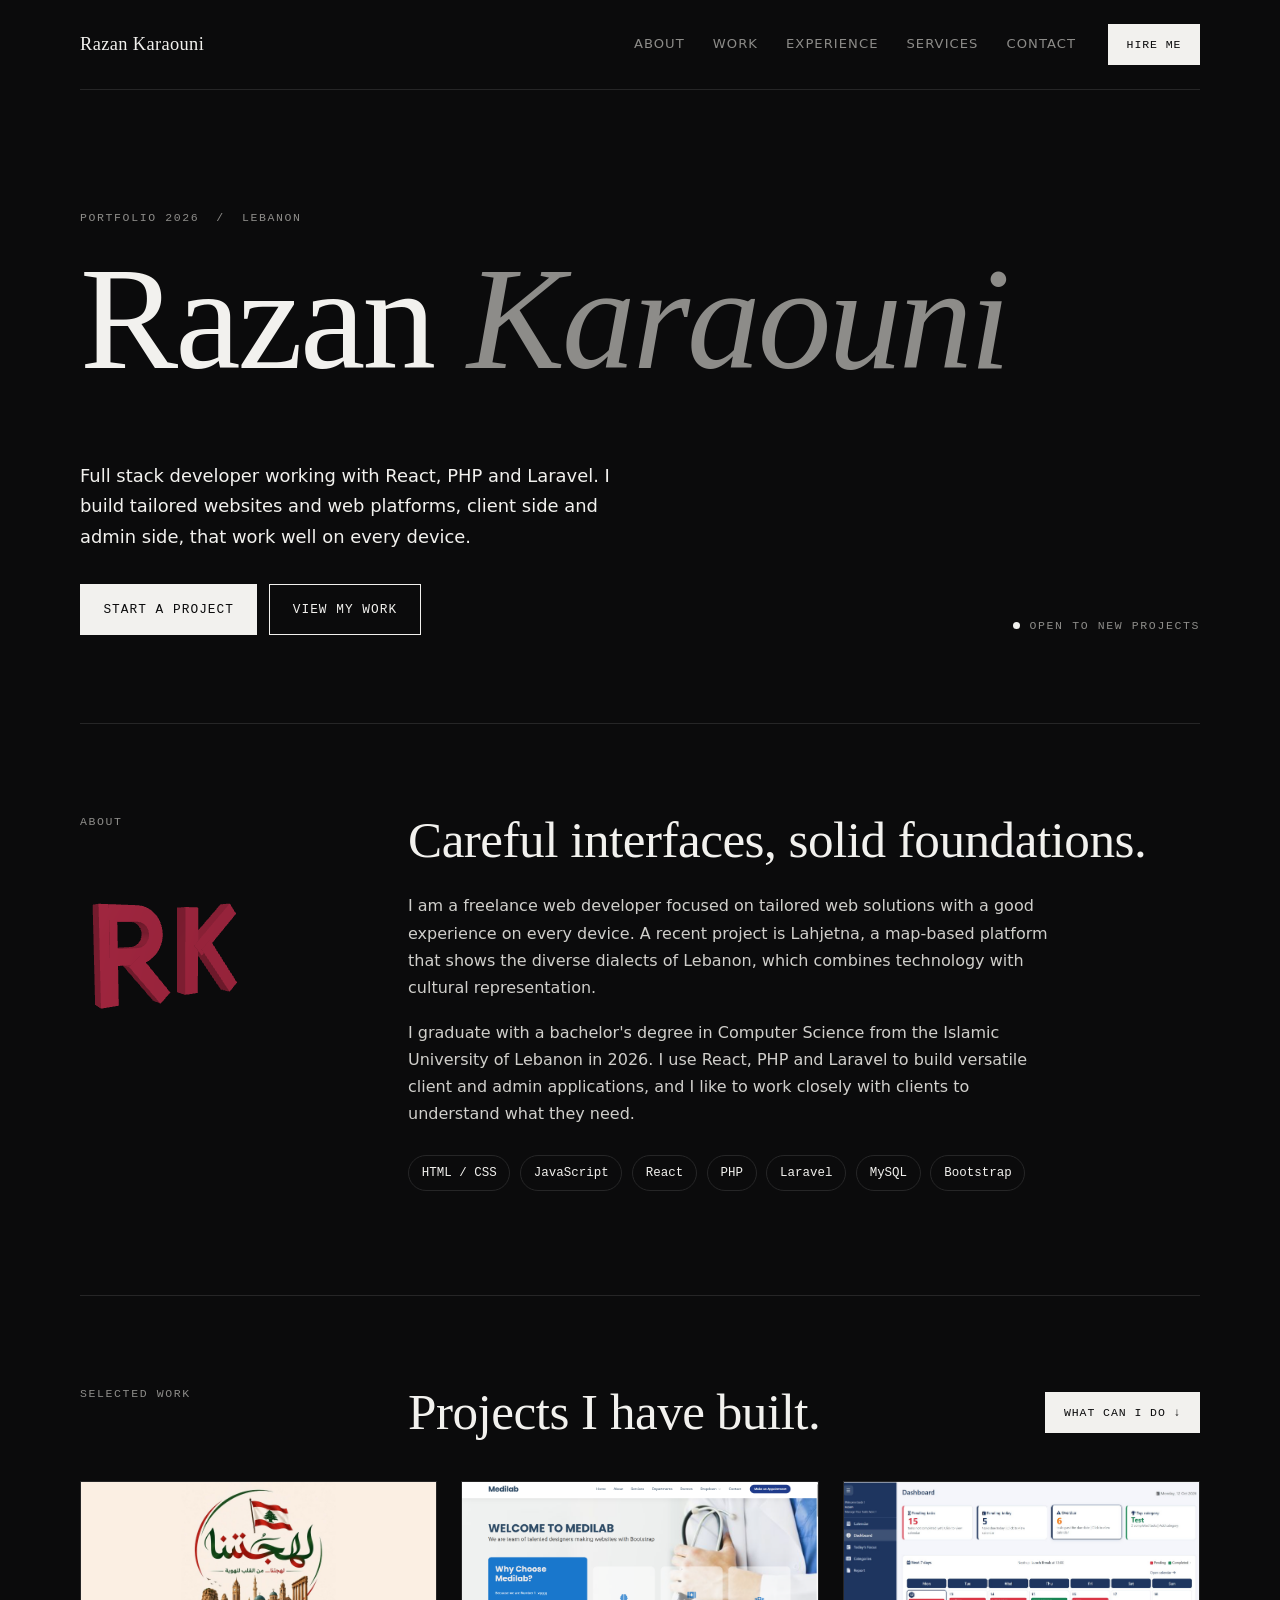
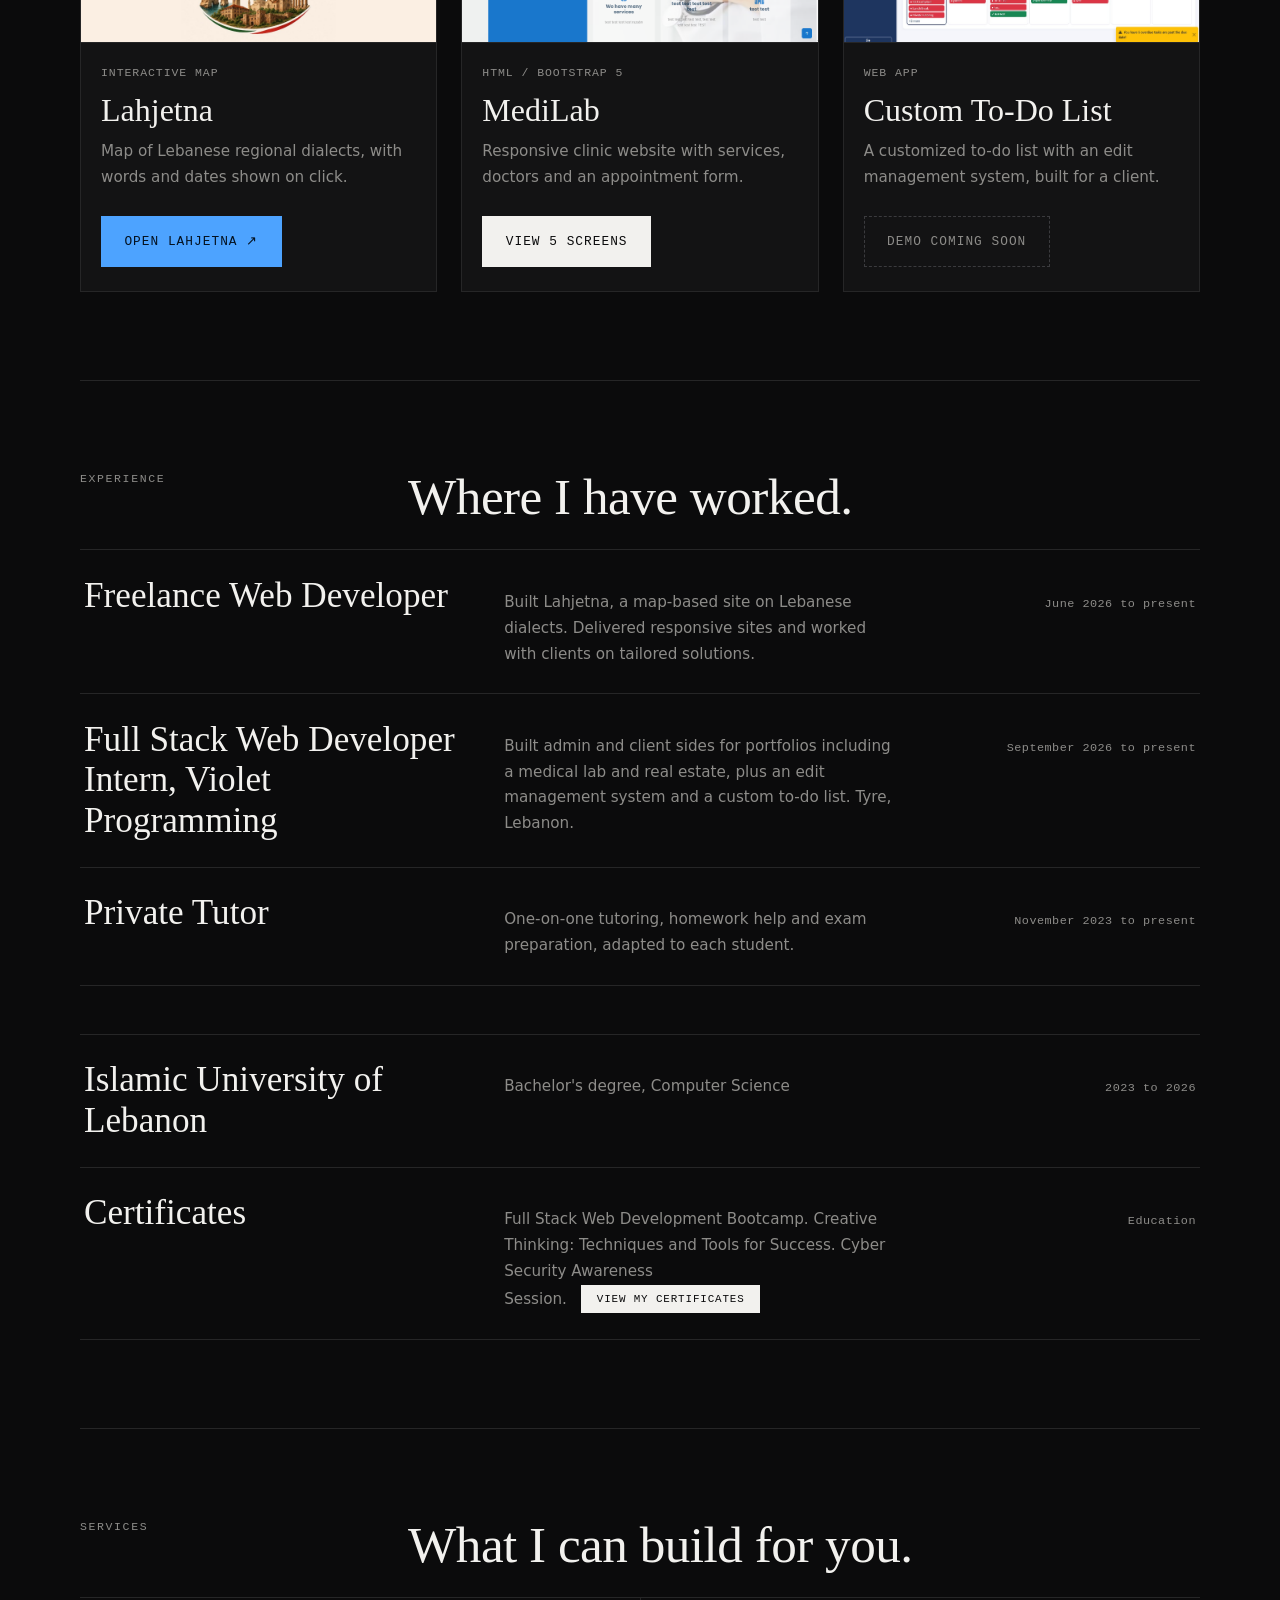
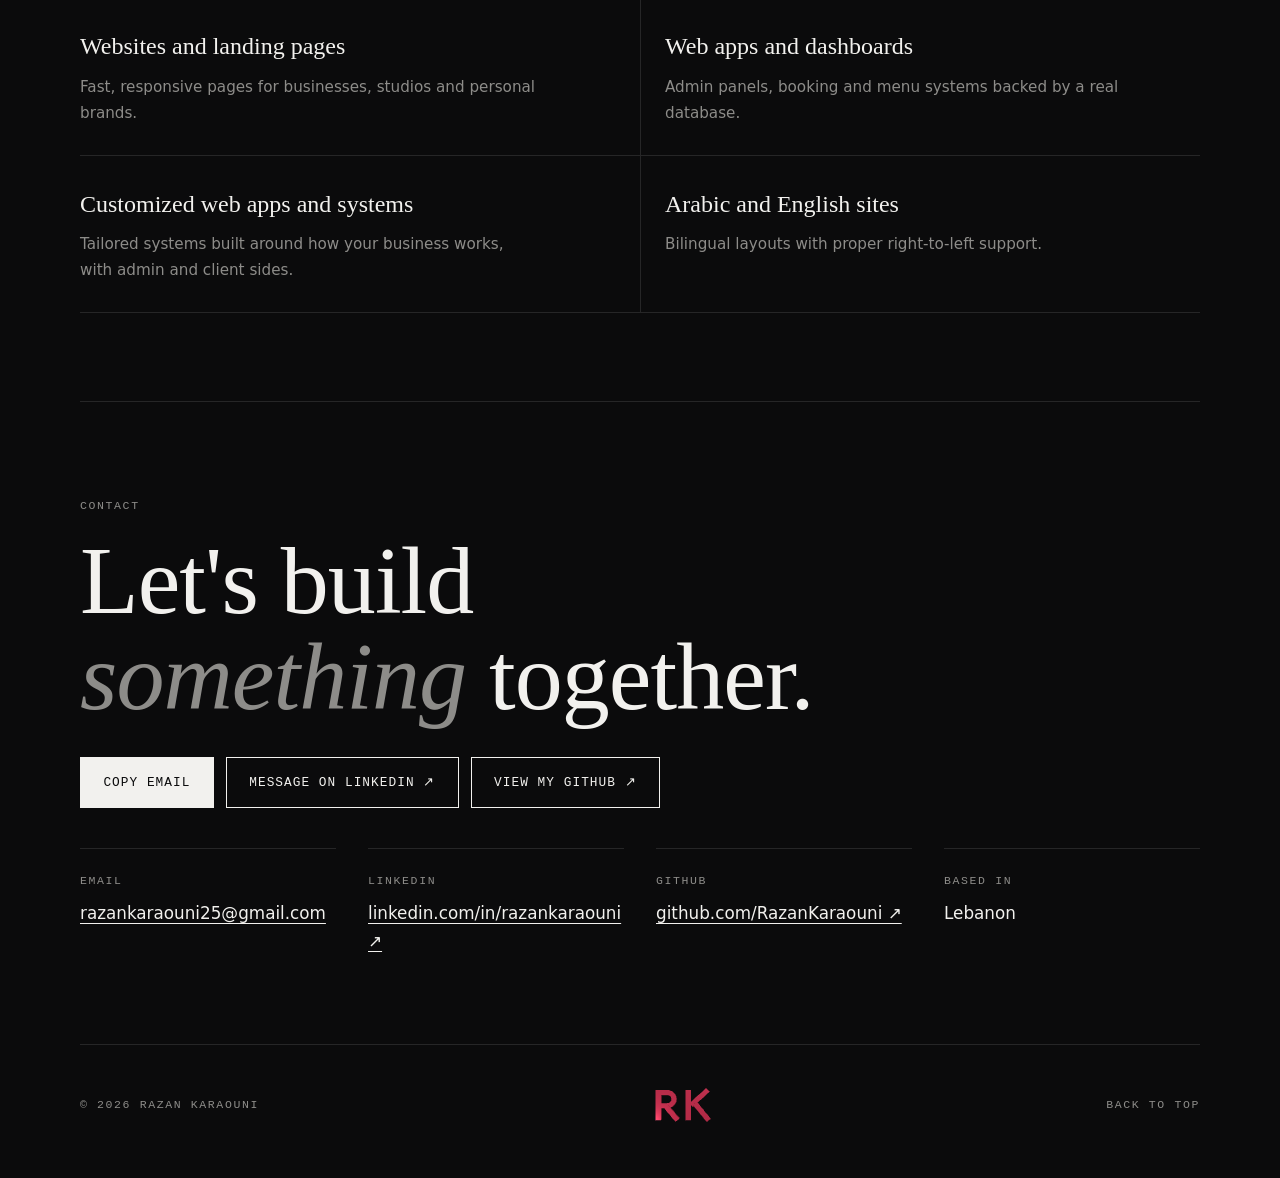
==== index.html @ 7a48b6be "add portfolio filess here" ====
<!doctype html>
<html lang="en">
<head>
<meta charset="utf-8">
<meta name="viewport" content="width=device-width, initial-scale=1, viewport-fit=cover">
<meta http-equiv="Content-Security-Policy" content="default-src 'self'; script-src 'self'; style-src 'self' https://fonts.googleapis.com; font-src https://fonts.gstatic.com; img-src 'self' data:; media-src 'self'; connect-src 'none'; object-src 'none'; base-uri 'self'; form-action 'none'">
<meta name="referrer" content="strict-origin-when-cross-origin">
<meta name="description" content="Razan Karaouni, full stack web developer working with React, PHP and Laravel.">
<title>Razan Karaouni</title>
<link rel="preconnect" href="https://fonts.googleapis.com">
<link rel="preconnect" href="https://fonts.gstatic.com" crossorigin>
<link rel="stylesheet" href="https://fonts.googleapis.com/css2?family=Bodoni+Moda:ital,opsz,wght@0,6..96,400;0,6..96,500;1,6..96,400&family=Inter:wght@300;400;500&family=JetBrains+Mono:wght@400&display=swap">
<link rel="stylesheet" href="css/style.css">
</head>
<body>
<div class="wrap">
  <header class="top">
    <a class="mark" href="#top">Razan Karaouni</a>
    <button class="menu-toggle" type="button" aria-label="Open menu" aria-expanded="false" aria-controls="site-nav"><span></span><span></span><span></span></button>
    <nav id="site-nav" aria-label="Sections">
      <a href="#about">About</a>
      <a href="#work">Work</a>
      <a href="#experience">Experience</a>
      <a href="#services">Services</a>
      <a href="#contact">Contact</a>
    </nav>
    <a class="btn btn-primary btn-sm" href="#contact">Hire me</a>
  </header>

  <main id="top">
    <div class="hero">
      <span class="label">Portfolio 2026 &nbsp;/&nbsp; Lebanon</span>
      <h1>Razan <em>Karaouni</em></h1>
      <div class="hero-foot">
        <div>
          <p>Full stack developer working with React, PHP and Laravel. I build tailored websites and web platforms, client side and admin side, that work well on every device.</p>
          <div class="cta-row">
            <a class="btn btn-primary" href="#contact">Start a project</a>
            <a class="btn" href="#work">View my work</a>
          </div>
        </div>
        <div class="status label"><span aria-hidden="true"></span>Open to new projects</div>
      </div>
    </div>

    <section id="about" class="about">
      <div class="sec-head">
        <div>
          <div class="label">About</div>
          <div class="rk-logo rk-lg about-logo" data-rk role="img" aria-label="RK logo"><span class="rk-fallback">RK</span></div>
        </div>
        <div>
          <h2>Careful interfaces, solid foundations.</h2>
          <p>I am a freelance web developer focused on tailored web solutions with a good experience on every device. A recent project is Lahjetna, a map-based platform that shows the diverse dialects of Lebanon, which combines technology with cultural representation.</p>
          <p>I graduate with a bachelor's degree in Computer Science from the Islamic University of Lebanon in 2026. I use React, PHP and Laravel to build versatile client and admin applications, and I like to work closely with clients to understand what they need.</p>
          <ul class="facts">
            <li>HTML / CSS</li>
            <li>JavaScript</li>
            <li>React</li>
            <li>PHP</li>
            <li>Laravel</li>
            <li>MySQL</li>
            <li>Bootstrap</li>
          </ul>
        </div>
      </div>
    </section>

    <section id="work">
      <div class="sec-head">
        <div class="label">Selected work</div>
        <div class="head-row">
          <h2>Projects I have built.</h2>
          <a class="btn btn-primary btn-sm" href="#services">What can I do &#8595;</a>
        </div>
      </div>
      <div class="cards">
        <article class="card">
          <a class="card-media card-media-cream" href="https://lahjitnaa.onrender.com/" target="_blank" rel="noopener noreferrer" aria-label="Open Lahjetna in a new tab"><img src="img/lahjetna.jpg" alt="Lahjetna logo: Lebanese flag above Arabic calligraphy and landmarks of Lebanon" width="1760" height="800" loading="lazy"></a>
          <div class="card-body">
            <span class="tag">Interactive map</span>
            <h3>Lahjetna</h3>
            <p>Map of Lebanese regional dialects, with words and dates shown on click.</p>
            <div class="actions"><a class="btn btn-blue" href="https://lahjitnaa.onrender.com/" target="_blank" rel="noopener noreferrer">Open Lahjetna ↗</a></div>
          </div>
        </article>
        <article class="card">
          <div class="card-media"><img src="img/medilab-1.png" alt="MediLab clinic website home page" loading="lazy"></div>
          <div class="card-body">
            <span class="tag">HTML / Bootstrap 5</span>
            <h3>MediLab</h3>
            <p>Responsive clinic website with services, doctors and an appointment form.</p>
            <div class="actions">
              <details class="shots">
                <summary class="btn btn-primary">View 5 screens</summary>
                <div class="shots-grid">
                  <figure><img src="img/medilab-1.png" alt="MediLab home page with a hero, a welcome message and three feature cards" loading="lazy"><figcaption>Home</figcaption></figure>
                  <figure><img src="img/medilab-2.png" alt="MediLab About Us section with a video and text" loading="lazy"><figcaption>About</figcaption></figure>
                  <figure><img src="img/medilab-3.png" alt="MediLab statistics for patients, doctors, departments and years of experience" loading="lazy"><figcaption>Statistics</figcaption></figure>
                  <figure><img src="img/medilab-4.png" alt="MediLab services grid listing medical specialties" loading="lazy"><figcaption>Services</figcaption></figure>
                  <figure><img src="img/medilab-5.png" alt="MediLab appointment booking form" loading="lazy"><figcaption>Appointment form</figcaption></figure>
                </div>
              </details>
            </div>
          </div>
        </article>
        <article class="card">
          <div class="card-media"><img src="img/custom-todo.jpg" alt="To-do app dashboard with pending tasks, overdue tasks and a seven day calendar" width="1600" height="709" loading="lazy"></div>
          <div class="card-body">
            <span class="tag">Web app</span>
            <h3>Custom To-Do List</h3>
            <p>A customized to-do list with an edit management system, built for a client.</p>
            <div class="actions"><span class="btn btn-off">Demo coming soon</span></div>
          </div>
        </article>
      </div>
    </section>

    <section id="experience">
      <div class="sec-head">
        <div class="label">Experience</div>
        <h2>Where I have worked.</h2>
      </div>
      <ul class="work-list">
        <li class="row">
          <h3>Freelance Web Developer</h3>
          <p>Built Lahjetna, a map-based site on Lebanese dialects. Delivered responsive sites and worked with clients on tailored solutions.</p>
          <span class="stack">June 2026 to present</span>
        </li>
        <li class="row">
          <h3>Full Stack Web Developer Intern, Violet Programming</h3>
          <p>Built admin and client sides for portfolios including a medical lab and real estate, plus an edit management system and a custom to-do list. Tyre, Lebanon.</p>
          <span class="stack">September 2026 to present</span>
        </li>
        <li class="row">
          <h3>Private Tutor</h3>
          <p>One-on-one tutoring, homework help and exam preparation, adapted to each student.</p>
          <span class="stack">November 2023 to present</span>
        </li>
      </ul>
      <ul class="work-list edu-list">
        <li class="row">
          <h3>Islamic University of Lebanon</h3>
          <p>Bachelor's degree, Computer Science</p>
          <span class="stack">2023 to 2026</span>
        </li>
        <li class="row">
          <h3>Certificates</h3>
          <p>Full Stack Web Development Bootcamp. Creative Thinking: Techniques and Tools for Success. Cyber Security Awareness <span class="nowrap">Session. <button type="button" class="btn btn-primary cert-toggle" aria-expanded="false" aria-controls="cert-grid">View my certificates</button></span></p>
          <span class="stack">Education</span>
          <div class="cert-grid" id="cert-grid">
            <figure class="cert">
              <a class="slot-media" href="img/certificate-1.jpg" target="_blank" rel="noopener noreferrer" aria-label="Open the Full Stack Web Developer Bootcamp certificate in a new tab"><img src="img/certificate-1.jpg" alt="Violet Programming certificate of achievement for the Full Stack Web Developer Bootcamp" loading="lazy"></a>
              <figcaption>Full Stack Web Developer Bootcamp</figcaption>
            </figure>
            <figure class="cert">
              <a class="slot-media" href="img/certificate-2.jpg" target="_blank" rel="noopener noreferrer" aria-label="Open the Creative Thinking, Imperial College London certificate in a new tab"><img src="img/certificate-2.jpg" alt="Imperial College London course certificate on Coursera: Creative Thinking, Techniques and Tools for Success" loading="lazy"></a>
              <figcaption>Creative Thinking, Imperial College London</figcaption>
            </figure>
            <figure class="cert">
              <a class="slot-media" href="img/certificate-3.jpg" target="_blank" rel="noopener noreferrer" aria-label="Open the Cybersecurity Awareness Session certificate in a new tab"><img src="img/certificate-3.jpg" alt="Certificate of attendance for the Cybersecurity Awareness Session by Google Developer Group and Women Techmakers" loading="lazy"></a>
              <figcaption>Cybersecurity Awareness Session</figcaption>
            </figure>
            </div>
        </li>
      </ul>
    </section>

    <section id="services">
      <div class="sec-head">
        <div class="label">Services</div>
        <h2>What I can build for you.</h2>
      </div>
      <div class="services">
        <div class="svc">
          <h3>Websites and landing pages</h3>
          <p>Fast, responsive pages for businesses, studios and personal brands.</p>
        </div>
        <div class="svc">
          <h3>Web apps and dashboards</h3>
          <p>Admin panels, booking and menu systems backed by a real database.</p>
        </div>
        <div class="svc">
          <h3>Customized web apps and systems</h3>
          <p>Tailored systems built around how your business works, with admin and client sides.</p>
        </div>
        <div class="svc">
          <h3>Arabic and English sites</h3>
          <p>Bilingual layouts with proper right-to-left support.</p>
        </div>
      </div>
    </section>

    <section id="contact" class="contact">
      <span class="label">Contact</span>
      <h2>Let's build <em>something</em> together.</h2>
      <div class="cta-row">
        <button class="btn btn-primary" id="copy-email" type="button">Copy email</button>
        <a class="btn" href="https://www.linkedin.com/in/razankaraouni" target="_blank" rel="noopener noreferrer">Message on LinkedIn ↗</a>
        <a class="btn" href="https://github.com/RazanKaraouni" target="_blank" rel="noopener noreferrer">View my GitHub ↗</a>
      </div>
      <div class="contact-grid">
        <div class="item">
          <span class="label">Email</span>
          <span class="value"><a class="text-link" href="mailto:razankaraouni25@gmail.com">razankaraouni25@gmail.com</a></span>
        </div>
        <div class="item">
          <span class="label">LinkedIn</span>
          <span class="value"><a class="text-link" href="https://www.linkedin.com/in/razankaraouni" target="_blank" rel="noopener noreferrer">linkedin.com/in/razankaraouni &#8599;</a></span>
        </div>
        <div class="item">
          <span class="label">GitHub</span>
          <span class="value"><a class="text-link" href="https://github.com/RazanKaraouni" target="_blank" rel="noopener noreferrer">github.com/RazanKaraouni &#8599;</a></span>
        </div>
        <div class="item">
          <span class="label">Based in</span>
          <span class="value">Lebanon</span>
        </div>
      </div>
    </section>
  </main>

  <footer class="label">
    <span>&copy; 2026 Razan Karaouni</span>
    <div class="rk-logo rk-sm" data-rk role="img" aria-label="RK logo"><span class="rk-fallback">RK</span></div>
    <a href="#top">Back to top</a>
  </footer>
</div>
<script src="js/vendor/three.min.js"></script>
<script src="js/main.js"></script>
<script src="js/logo.js"></script>
</body>
</html>
---- css/style.css ----
/* RAZAN KARAOUNI PORTFOLIO: styles. Colours and fonts are the tokens at the top of :root. */
html, body { margin: 0; }
img { max-width: 100%; }
[hidden] { display: none !important; }

/* Layout: single dark column, oversized serif name, project index as ruled rows, quiet monochrome */
:root {
  --bg: #0b0b0c;
  --fg: #f2f1ee;
  --muted: #8d8c89;
  --line: #262627;
  --panel: #131314;
  --link: #4da3ff;
  --display: "Bodoni Moda", "Didot", "Times New Roman", serif;
  --body: "Inter", system-ui, -apple-system, "Segoe UI", sans-serif;
  --mono: "JetBrains Mono", ui-monospace, Menlo, monospace;
  color-scheme: dark;
}
* { box-sizing: border-box; }
html { scroll-behavior: smooth; }
body {
  background: var(--bg);
  color: var(--fg);
  font-family: var(--body);
  font-weight: 300;
  font-size: 1rem;
  line-height: 1.7;
  padding-block: 0;
  padding-left: max(16px, env(safe-area-inset-left, 0px));
  padding-right: max(16px, env(safe-area-inset-right, 0px));
  -webkit-font-smoothing: antialiased;
}
a { color: inherit; text-decoration: none; }
a:focus-visible, button:focus-visible { outline: 2px solid var(--fg); outline-offset: 4px; }
.wrap { max-width: 1120px; margin: 0 auto; }

.label {
  font-family: var(--mono);
  font-size: 0.72rem;
  letter-spacing: 0.14em;
  text-transform: uppercase;
  color: var(--muted);
}

/* Header */
header.top {
  display: flex; flex-wrap: wrap; gap: 1rem 2rem;
  justify-content: space-between; align-items: center;
  padding-block: 1.5rem;
  border-bottom: 1px solid var(--line);
}
.mark { font-family: var(--display); font-size: 1.15rem; letter-spacing: 0.02em; }
nav { margin-left: auto; display: flex; flex-wrap: wrap; gap: 0.5rem 1.75rem; }
nav a { font-size: 0.82rem; letter-spacing: 0.08em; text-transform: uppercase; color: var(--muted); transition: color .2s; }
nav a:hover { color: var(--fg); }

/* Hero */
.hero { padding-block: clamp(3.5rem, 9vw, 7rem) clamp(3rem, 7vw, 5.5rem); border-bottom: 1px solid var(--line); }
.hero h1 {
  font-family: var(--display);
  font-weight: 400;
  font-size: clamp(3.1rem, 11.5vw, 9.5rem);
  line-height: 0.95;
  letter-spacing: -0.02em;
  margin: 1.25rem 0 0;
  text-wrap: balance;
}
.hero h1 em { font-style: italic; color: var(--muted); }
.hero-foot {
  display: grid; grid-template-columns: minmax(0, 1.2fr) minmax(0, 1fr);
  gap: 2rem 4rem; margin-top: clamp(2.5rem, 6vw, 4.5rem); align-items: end;
}
.hero-foot p { margin: 0; font-size: 1.12rem; max-width: 34em; }
.status { justify-self: end; text-align: right; }
.status span { display: inline-block; width: 7px; height: 7px; border-radius: 50%; background: var(--fg); margin-right: 0.6rem; vertical-align: middle; }

/* Sections */
section { padding-block: clamp(3rem, 7vw, 5.5rem); border-bottom: 1px solid var(--line); }
.sec-head { display: grid; grid-template-columns: minmax(0, 1fr) minmax(0, 3fr); gap: 1.5rem 4rem; }
h2 { font-family: var(--display); font-weight: 400; font-size: clamp(1.9rem, 4.5vw, 3.2rem); line-height: 1.1; margin: 0 0 1.5rem; letter-spacing: -0.01em; text-wrap: balance; }
.about p { margin: 0 0 1.1rem; max-width: 40em; color: #d0cfcb; }
.facts { display: flex; flex-wrap: wrap; gap: 0.6rem; margin-top: 1.75rem; padding: 0; list-style: none; }
.facts li { font-family: var(--mono); font-size: 0.78rem; padding: 0.4rem 0.8rem; border: 1px solid var(--line); border-radius: 999px; color: var(--fg); }

/* Work index */
.work-list { list-style: none; margin: 0; padding: 0; border-top: 1px solid var(--line); }
.work-list li { border-bottom: 1px solid var(--line); }
.row {
  display: grid; grid-template-columns: minmax(0, 2fr) minmax(0, 2fr) minmax(0, 1.4fr);
  gap: 0.5rem 2rem; align-items: baseline;
  padding: 1.6rem 0.25rem;
  transition: padding-left .3s ease, background .3s ease;
}
.row:hover { padding-left: 1rem; background: var(--panel); }
.row h3 { font-family: var(--display); font-weight: 400; font-size: clamp(1.5rem, 3vw, 2.2rem); margin: 0; line-height: 1.15; }
.row p { margin: 0; color: var(--muted); font-size: 0.95rem; }
.row .stack { font-family: var(--mono); font-size: 0.74rem; color: var(--muted); text-align: right; letter-spacing: 0.04em; }

.demo { display: inline-block; margin-top: 0.5rem; color: var(--fg); font-family: var(--mono); font-size: 0.74rem; letter-spacing: 0.08em; text-transform: uppercase; border-bottom: 1px solid var(--fg); padding-bottom: 2px; }
.demo:hover { color: var(--muted); border-color: var(--muted); }

.shots { grid-column: 1 / -1; margin-top: 0.75rem; }
.shots summary { display: inline-block; cursor: pointer; list-style: none; color: var(--fg); font-family: var(--mono); font-size: 0.74rem; letter-spacing: 0.08em; text-transform: uppercase; border-bottom: 1px solid var(--fg); padding-bottom: 2px; }
.shots summary::-webkit-details-marker { display: none; }
.shots summary:hover { color: var(--muted); border-color: var(--muted); }
.shots-grid { display: grid; grid-template-columns: repeat(2, minmax(0, 1fr)); gap: 1.25rem; margin-top: 1.5rem; }
.shots-grid figure { margin: 0; }
.shots-grid img { display: block; width: 100%; height: auto; border: 1px solid var(--line); }
.shots-grid figcaption { margin-top: 0.5rem; font-family: var(--mono); font-size: 0.72rem; letter-spacing: 0.08em; text-transform: uppercase; color: var(--muted); }
@media (max-width: 760px) { .shots-grid { grid-template-columns: minmax(0, 1fr); } }

/* Project cards and buttons */
.cards { display: grid; grid-template-columns: repeat(3, minmax(0, 1fr)); gap: 1.5rem; margin-top: 1rem; }
.card { display: flex; flex-direction: column; border: 1px solid var(--line); background: var(--panel); min-width: 0; }
.card-media { display: block; aspect-ratio: 11 / 5; background: #1b1b1d; overflow: hidden; border-bottom: 1px solid var(--line); }
.card-media img, .card-media video { display: block; width: 100%; height: 100%; object-fit: cover; object-position: center; }
.card-ph { display: flex; align-items: center; justify-content: center; height: 100%; padding: 1rem; text-align: center; font-family: var(--display); font-size: clamp(1.8rem, 4vw, 2.8rem); color: #5c5c61; }
.card-body { display: flex; flex-direction: column; gap: 0.6rem; padding: 1.25rem 1.25rem 1.5rem; flex: 1; }
.card .tag { font-family: var(--mono); font-size: 0.72rem; letter-spacing: 0.08em; text-transform: uppercase; color: var(--muted); }
.card h3 { font-family: var(--display); font-weight: 400; font-size: clamp(1.5rem, 3vw, 2rem); margin: 0; line-height: 1.15; }
.card p { margin: 0; color: var(--muted); font-size: 0.95rem; }
.card .actions { margin-top: auto; padding-top: 1rem; }
.btn, .card .btn { display: inline-flex; align-items: center; justify-content: center; gap: 0.5rem; padding: 0.85rem 1.4rem; font-family: var(--mono); font-size: 0.8rem; letter-spacing: 0.08em; text-transform: uppercase; color: var(--fg); background: transparent; border: 1px solid var(--fg); cursor: pointer; list-style: none; transition: background .2s, color .2s, border-color .2s; }
.btn:hover, .card .btn:hover { background: var(--fg); color: var(--bg); border-color: var(--fg); }
.btn-primary, .card .btn-primary { background: var(--fg); color: var(--bg); }
.btn-primary:hover, .card .btn-primary:hover { background: transparent; color: var(--fg); }
.btn-blue, .card .btn-blue { background: var(--link); border-color: var(--link); color: #04111f; font-weight: 400; }
.btn-blue:hover, .card .btn-blue:hover { background: transparent; color: var(--link); border-color: var(--link); }
.btn-sm { padding: 0.6rem 1.1rem; font-size: 0.72rem; }
.btn-off, .card .btn-off { border-style: dashed; border-color: #3b3b3e; color: var(--muted); cursor: default; }
.btn-off:hover, .card .btn-off:hover { background: transparent; color: var(--muted); border-color: #3b3b3e; }
.card summary::-webkit-details-marker { display: none; }
.card details.shots { margin-top: 0; }
.card .shots-grid { grid-template-columns: minmax(0, 1fr); margin-top: 1rem; }
.cta-row { display: flex; flex-wrap: wrap; gap: 0.75rem; margin-top: 2rem; }
@media (max-width: 900px) { .cards { grid-template-columns: minmax(0, 1fr); } }

/* Certificate and demo slots */
.cert-grid { grid-column: 1 / -1; display: grid; grid-template-columns: repeat(3, minmax(0, 1fr)); gap: 1rem; margin-top: 1rem; }
.demo-slot { grid-column: 1 / -1; max-width: 640px; margin: 1rem 0 0; }
.cert { margin: 0; min-width: 0; }
.slot-media { display: flex; align-items: center; justify-content: center; padding: 1rem; text-align: center; background: #1b1b1d; border: 1px solid var(--line); font-family: var(--display); font-size: 1.1rem; line-height: 1.3; color: var(--muted); overflow: hidden; }
.cert .slot-media { aspect-ratio: 4 / 3; }
.demo-slot .slot-media { aspect-ratio: 16 / 9; }
.slot-media img, .slot-media video { display: block; width: 100%; height: 100%; object-fit: cover; }
.cert figcaption, .demo-slot figcaption { margin-top: 0.5rem; font-family: var(--mono); font-size: 0.72rem; letter-spacing: 0.08em; text-transform: uppercase; color: var(--muted); }
@media (max-width: 760px) { .cert-grid { grid-template-columns: minmax(0, 1fr); } }

.certs { grid-column: 1 / -1; margin-top: 0.75rem; }
.certs summary { display: flex; width: fit-content; margin-inline: auto; padding: 0.7rem 1.25rem; font-size: 0.76rem; }
.certs summary::-webkit-details-marker { display: none; }

/* RK logo (three.js) */
.hero-side { justify-self: end; display: flex; flex-direction: column; align-items: flex-end; gap: 1.25rem; }
.rk-logo { position: relative; flex: none; }
.rk-lg { width: clamp(120px, 16vw, 190px); aspect-ratio: 1; }
.rk-sm { width: 64px; aspect-ratio: 1; }
.about-logo { margin-top: 1.5rem; }
@media (max-width: 760px) { .hero-side { justify-self: start; align-items: flex-start; } }
.rk-logo canvas { display: block; width: 100%; height: 100%; }
.rk-fallback { display: flex; align-items: center; justify-content: center; width: 100%; height: 100%; font-family: var(--display); font-size: 2rem; letter-spacing: 0; text-transform: none; color: #8b2036; }
footer { align-items: center; }

/* Mobile menu */
.menu-toggle { display: none; width: 44px; height: 44px; padding: 0; background: transparent; border: 1px solid var(--line); color: var(--fg); cursor: pointer; align-items: center; justify-content: center; flex-direction: column; gap: 5px; }
.menu-toggle span { display: block; width: 20px; height: 1.5px; background: currentColor; transition: transform .25s ease, opacity .2s ease; }
.top.open .menu-toggle span:nth-child(1) { transform: translateY(6.5px) rotate(45deg); }
.top.open .menu-toggle span:nth-child(2) { opacity: 0; }
.top.open .menu-toggle span:nth-child(3) { transform: translateY(-6.5px) rotate(-45deg); }
@media (max-width: 760px) {
  .top .mark { order: 1; }
  .top > .btn { order: 2; margin-left: auto; }
  .menu-toggle { display: flex; order: 3; }
  .top nav { order: 4; flex-basis: 100%; flex-direction: column; gap: 0; margin-left: 0; }
  .top nav a { padding: 0.9rem 0; border-top: 1px solid var(--line); font-size: 0.9rem; }
  .js .top:not(.open) nav { display: none; }
}
@media (prefers-reduced-motion: reduce) { .menu-toggle span { transition: none; } }

/* Services */
.services { display: grid; grid-template-columns: repeat(2, minmax(0, 1fr)); gap: 0; border-top: 1px solid var(--line); }
.svc { padding: 1.75rem 1.5rem 1.75rem 0; border-bottom: 1px solid var(--line); }
.svc:nth-child(even) { padding-left: 1.5rem; border-left: 1px solid var(--line); }
.svc h3 { font-family: var(--display); font-weight: 400; font-size: 1.5rem; margin: 0 0 0.5rem; }
.svc p { margin: 0; color: var(--muted); font-size: 0.95rem; max-width: 30em; }

/* Contact */
.contact h2 { font-size: clamp(2.4rem, 8vw, 6rem); line-height: 1; margin-bottom: 2rem; }
.contact h2 em { font-style: italic; color: var(--muted); }
.contact-grid { display: grid; grid-template-columns: repeat(auto-fit, minmax(220px, 1fr)); gap: 1.5rem 2rem; margin-top: 2.5rem; }
.contact-grid .item { padding-top: 1rem; border-top: 1px solid var(--line); }
.contact-grid .value { display: block; margin-top: 0.4rem; font-size: 1.05rem; overflow-wrap: anywhere; user-select: all; }
.ph { color: var(--muted); }

footer { display: flex; flex-wrap: wrap; justify-content: space-between; gap: 0.5rem 2rem; padding-block: 1.75rem 2.5rem; }

@media (max-width: 760px) {
  .hero-foot, .sec-head { grid-template-columns: minmax(0, 1fr); }
  .status { justify-self: start; text-align: left; }
  .row { grid-template-columns: minmax(0, 1fr); gap: 0.35rem; }
  .row .stack { text-align: left; }
  .services { grid-template-columns: minmax(0, 1fr); }
  .svc:nth-child(even) { padding-left: 0; border-left: 0; }
}
@media (prefers-reduced-motion: reduce) {
  html { scroll-behavior: auto; }
  .row { transition: none; }
}

/* Spacing that used to be inline styles */
.edu-list { margin-top: 3rem; }
.contact h2 { margin-top: 1rem; }
.contact .cta-row { margin-top: 0; }

/* Project and certificate images */
.card .card-media-cream { background: #fbefe3; }
.cert a.slot-media { padding: 0; transition: border-color .2s; }
.cert a.slot-media:hover { border-color: var(--fg); }
.cert .slot-media img { object-fit: contain; }

/* Links that must look clickable */
.text-link { text-decoration: underline; text-decoration-thickness: 1px; text-underline-offset: 0.25em; }
.text-link:hover { color: var(--muted); }

/* View my certificates button sits right after the description text */
.cert-toggle { margin-left: 0.6rem; padding: 0.45rem 0.9rem; font-size: 0.68rem; vertical-align: middle; white-space: nowrap; }
.nowrap { white-space: nowrap; }

/* "What can I do" button beside the Work heading */
.head-row { display: flex; flex-wrap: wrap; align-items: center; justify-content: space-between; gap: 1rem 1.5rem; margin-bottom: 1.5rem; }
.head-row h2 { margin: 0; }
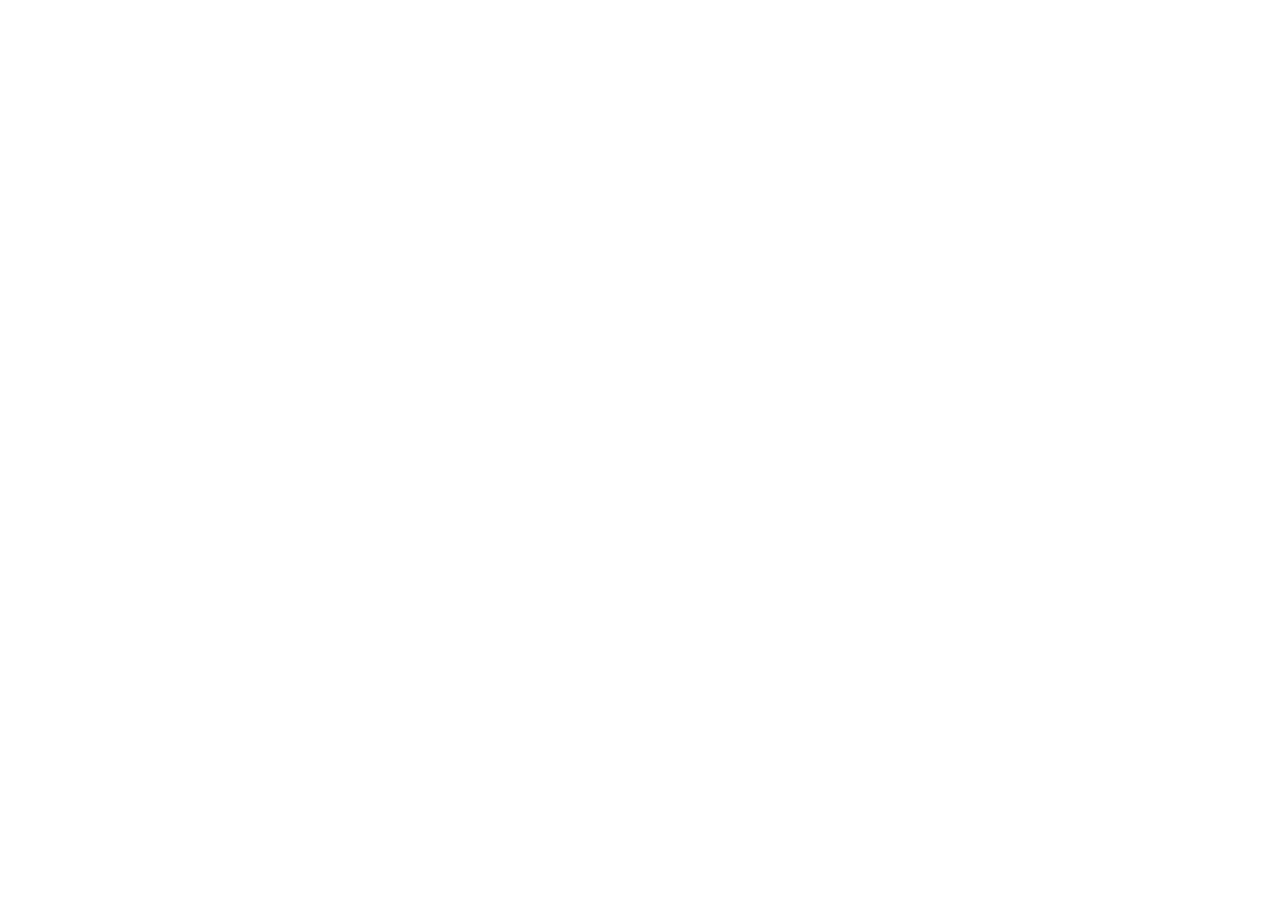
==== commit 76a21758: "Add portfolio site" ====
--- a/index.html
+++ b/index.html
@@ -3,7 +3,7 @@
 <head>
 <meta charset="utf-8">
 <meta name="viewport" content="width=device-width, initial-scale=1, viewport-fit=cover">
-<meta http-equiv="Content-Security-Policy" content="default-src 'self'; script-src 'self'; style-src 'self' https://fonts.googleapis.com; font-src https://fonts.gstatic.com; img-src 'self' data:; media-src 'self'; connect-src 'none'; object-src 'none'; base-uri 'self'; form-action 'none'">
+<meta http-equiv="Content-Security-Policy" content="default-src 'self'; script-src 'self'; style-src 'self' https://fonts.googleapis.com; font-src https://fonts.gstatic.com; img-src 'self' data:; media-src 'self'; connect-src 'none'; frame-src 'none'; object-src 'none'; base-uri 'self'; form-action 'none'; upgrade-insecure-requests">
 <meta name="referrer" content="strict-origin-when-cross-origin">
 <meta name="description" content="Razan Karaouni, full stack web developer working with React, PHP and Laravel.">
 <title>Razan Karaouni</title>
@@ -11,6 +11,7 @@
 <link rel="preconnect" href="https://fonts.gstatic.com" crossorigin>
 <link rel="stylesheet" href="https://fonts.googleapis.com/css2?family=Bodoni+Moda:ital,opsz,wght@0,6..96,400;0,6..96,500;1,6..96,400&family=Inter:wght@300;400;500&family=JetBrains+Mono:wght@400&display=swap">
 <link rel="stylesheet" href="css/style.css">
+<script src="js/security.js"></script>
 </head>
 <body>
 <div class="wrap">
@@ -91,16 +92,7 @@
             <h3>MediLab</h3>
             <p>Responsive clinic website with services, doctors and an appointment form.</p>
             <div class="actions">
-              <details class="shots">
-                <summary class="btn btn-primary">View 5 screens</summary>
-                <div class="shots-grid">
-                  <figure><img src="img/medilab-1.png" alt="MediLab home page with a hero, a welcome message and three feature cards" loading="lazy"><figcaption>Home</figcaption></figure>
-                  <figure><img src="img/medilab-2.png" alt="MediLab About Us section with a video and text" loading="lazy"><figcaption>About</figcaption></figure>
-                  <figure><img src="img/medilab-3.png" alt="MediLab statistics for patients, doctors, departments and years of experience" loading="lazy"><figcaption>Statistics</figcaption></figure>
-                  <figure><img src="img/medilab-4.png" alt="MediLab services grid listing medical specialties" loading="lazy"><figcaption>Services</figcaption></figure>
-                  <figure><img src="img/medilab-5.png" alt="MediLab appointment booking form" loading="lazy"><figcaption>Appointment form</figcaption></figure>
-                </div>
-              </details>
+              <a class="btn btn-primary" href="medilab.html" target="_blank" rel="noopener noreferrer">View 5 screens ↗</a>
             </div>
           </div>
         </article>
@@ -146,8 +138,8 @@
         </li>
         <li class="row">
           <h3>Certificates</h3>
-          <p>Full Stack Web Development Bootcamp. Creative Thinking: Techniques and Tools for Success. Cyber Security Awareness <span class="nowrap">Session. <button type="button" class="btn btn-primary cert-toggle" aria-expanded="false" aria-controls="cert-grid">View my certificates</button></span></p>
-          <span class="stack">Education</span>
+          <p>Full Stack Web Development Bootcamp. Creative Thinking: Techniques and Tools for Success. Cyber Security Awareness Session.</p>
+          <span class="stack stack-cert">Education <button type="button" class="btn btn-primary cert-toggle" aria-expanded="false" aria-controls="cert-grid">View my certificates</button></span>
           <div class="cert-grid" id="cert-grid">
             <figure class="cert">
               <a class="slot-media" href="img/certificate-1.jpg" target="_blank" rel="noopener noreferrer" aria-label="Open the Full Stack Web Developer Bootcamp certificate in a new tab"><img src="img/certificate-1.jpg" alt="Violet Programming certificate of achievement for the Full Stack Web Developer Bootcamp" loading="lazy"></a>
@@ -199,29 +191,12 @@
         <a class="btn" href="https://www.linkedin.com/in/razankaraouni" target="_blank" rel="noopener noreferrer">Message on LinkedIn ↗</a>
         <a class="btn" href="https://github.com/RazanKaraouni" target="_blank" rel="noopener noreferrer">View my GitHub ↗</a>
       </div>
-      <div class="contact-grid">
-        <div class="item">
-          <span class="label">Email</span>
-          <span class="value"><a class="text-link" href="mailto:razankaraouni25@gmail.com">razankaraouni25@gmail.com</a></span>
-        </div>
-        <div class="item">
-          <span class="label">LinkedIn</span>
-          <span class="value"><a class="text-link" href="https://www.linkedin.com/in/razankaraouni" target="_blank" rel="noopener noreferrer">linkedin.com/in/razankaraouni &#8599;</a></span>
-        </div>
-        <div class="item">
-          <span class="label">GitHub</span>
-          <span class="value"><a class="text-link" href="https://github.com/RazanKaraouni" target="_blank" rel="noopener noreferrer">github.com/RazanKaraouni &#8599;</a></span>
-        </div>
-        <div class="item">
-          <span class="label">Based in</span>
-          <span class="value">Lebanon</span>
-        </div>
-      </div>
     </section>
   </main>
 
   <footer class="label">
     <span>&copy; 2026 Razan Karaouni</span>
+    <span>Based in Lebanon, serving worldwide</span>
     <div class="rk-logo rk-sm" data-rk role="img" aria-label="RK logo"><span class="rk-fallback">RK</span></div>
     <a href="#top">Back to top</a>
   </footer>
--- a/css/style.css
+++ b/css/style.css
@@ -229,3 +229,17 @@
 /* "What can I do" button beside the Work heading */
 .head-row { display: flex; flex-wrap: wrap; align-items: center; justify-content: space-between; gap: 1rem 1.5rem; margin-bottom: 1.5rem; }
 .head-row h2 { margin: 0; }
+
+/* Certificates button beside "Education" */
+.stack-cert { display: flex; flex-wrap: wrap; justify-content: flex-end; align-items: center; gap: 0.5rem 0.75rem; }
+.cert-toggle { margin-left: 0; padding: 0.3rem 0.65rem; font-size: 0.6rem; letter-spacing: 0.06em; }
+@media (max-width: 760px) { .stack-cert { justify-content: flex-start; } }
+
+/* MediLab screens page */
+.gallery-head { display: flex; flex-wrap: wrap; justify-content: space-between; align-items: center; gap: 1rem; padding-block: 1.5rem; border-bottom: 1px solid var(--line); }
+.gallery h1 { font-family: var(--display); font-weight: 400; font-size: clamp(2rem, 6vw, 4rem); line-height: 1.05; margin: 2rem 0 0.5rem; }
+.gallery .lead { color: var(--muted); margin: 0 0 2.5rem; max-width: 40em; }
+.gallery-list { display: grid; gap: 2.5rem; padding-bottom: 4rem; }
+.gallery-list figure { margin: 0; }
+.gallery-list img { display: block; width: 100%; height: auto; border: 1px solid var(--line); }
+.gallery-list figcaption { margin-top: 0.6rem; font-family: var(--mono); font-size: 0.72rem; letter-spacing: 0.1em; text-transform: uppercase; color: var(--muted); }
